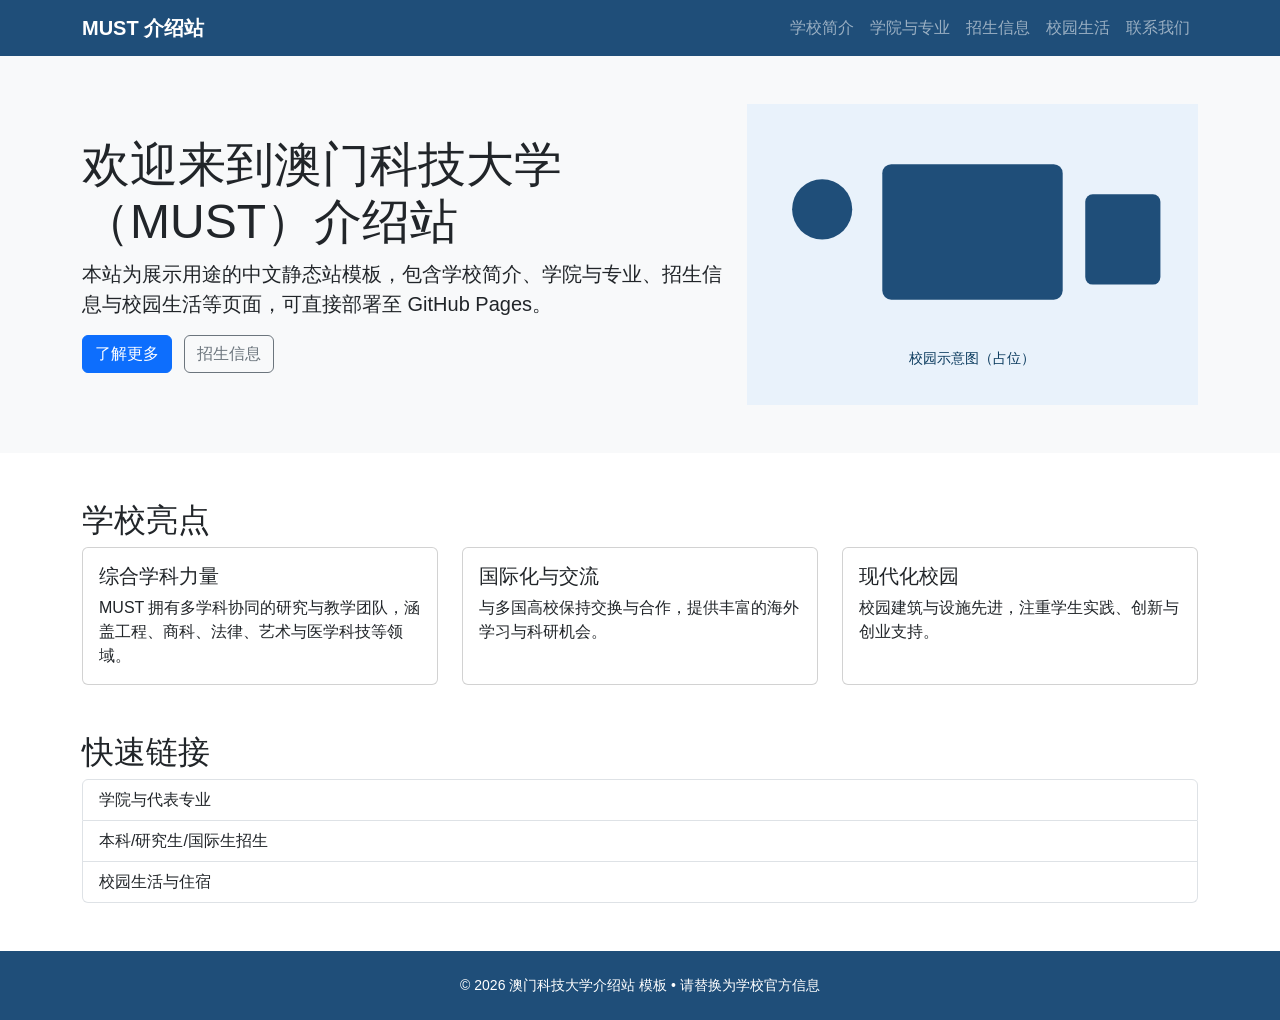
==== index.html @ 59ebb5c7 "Initial static site template (中文)" ====
<!doctype html>
<html lang="zh-Hans">
  <head>
    <meta charset="utf-8">
    <meta name="viewport" content="width=device-width, initial-scale=1">
    <title>澳门科技大学 — 介绍站</title>
    <link href="https://cdn.jsdelivr.net/npm/bootstrap@5.3.2/dist/css/bootstrap.min.css" rel="stylesheet">
    <link rel="stylesheet" href="/assets/css/style.css">
  </head>
  <body>
    <nav class="navbar navbar-expand-lg navbar-dark bg-primary">
      <div class="container">
        <a class="navbar-brand" href="/">MUST 介绍站</a>
        <button class="navbar-toggler" type="button" data-bs-toggle="collapse" data-bs-target="#navmenu">
          <span class="navbar-toggler-icon"></span>
        </button>
        <div class="collapse navbar-collapse" id="navmenu">
          <ul class="navbar-nav ms-auto">
            <li class="nav-item"><a class="nav-link" href="/about.html">学校简介</a></li>
            <li class="nav-item"><a class="nav-link" href="/academics.html">学院与专业</a></li>
            <li class="nav-item"><a class="nav-link" href="/admissions.html">招生信息</a></li>
            <li class="nav-item"><a class="nav-link" href="/life.html">校园生活</a></li>
            <li class="nav-item"><a class="nav-link" href="/contact.html">联系我们</a></li>
          </ul>
        </div>
      </div>
    </nav>

    <header class="bg-light py-5">
      <div class="container">
        <div class="row align-items-center">
          <div class="col-md-7">
            <h1 class="display-5">欢迎来到澳门科技大学（MUST）介绍站</h1>
            <p class="lead">本站为展示用途的中文静态站模板，包含学校简介、学院与专业、招生信息与校园生活等页面，可直接部署至 GitHub Pages。</p>
            <a class="btn btn-primary" href="/about.html">了解更多</a>
            <a class="btn btn-outline-secondary ms-2" href="/admissions.html">招生信息</a>
          </div>
          <div class="col-md-5 text-center">
            <img src="/assets/img/placeholder-campus.svg" alt="校园示意图" class="img-fluid">
          </div>
        </div>
      </div>
    </header>

    <main class="container my-5">
      <section class="mb-5">
        <h2>学校亮点</h2>
        <div class="row">
          <div class="col-md-4">
            <div class="card h-100">
              <div class="card-body">
                <h5 class="card-title">综合学科力量</h5>
                <p class="card-text">MUST 拥有多学科协同的研究与教学团队，涵盖工程、商科、法律、艺术与医学科技等领域。</p>
              </div>
            </div>
          </div>
          <div class="col-md-4">
            <div class="card h-100">
              <div class="card-body">
                <h5 class="card-title">国际化与交流</h5>
                <p class="card-text">与多国高校保持交换与合作，提供丰富的海外学习与科研机会。</p>
              </div>
            </div>
          </div>
          <div class="col-md-4">
            <div class="card h-100">
              <div class="card-body">
                <h5 class="card-title">现代化校园</h5>
                <p class="card-text">校园建筑与设施先进，注重学生实践、创新与创业支持。</p>
              </div>
            </div>
          </div>
        </div>
      </section>

      <section class="mb-5">
        <h2>快速链接</h2>
        <div class="list-group">
          <a class="list-group-item list-group-item-action" href="/academics.html">学院与代表专业</a>
          <a class="list-group-item list-group-item-action" href="/admissions.html">本科/研究生/国际生招生</a>
          <a class="list-group-item list-group-item-action" href="/life.html">校园生活与住宿</a>
        </div>
      </section>
    </main>

    <footer class="bg-primary text-white py-4">
      <div class="container text-center small">
        &copy; 2026 澳门科技大学介绍站 模板 • 请替换为学校官方信息
      </div>
    </footer>

    <script src="https://cdn.jsdelivr.net/npm/bootstrap@5.3.2/dist/js/bootstrap.bundle.min.js"></script>
  </body>
</html>
---- assets/css/style.css ----
/* 自定义样式 */
:root{
  --must-blue: #1f4e79;
}
body{font-family: -apple-system,BlinkMacSystemFont,"Segoe UI",Roboto,"Helvetica Neue",Arial,"Noto Sans",sans-serif;}
.bg-primary{background-color:var(--must-blue) !important}
.navbar-brand{font-weight:600}
footer{background-color:var(--must-blue)}
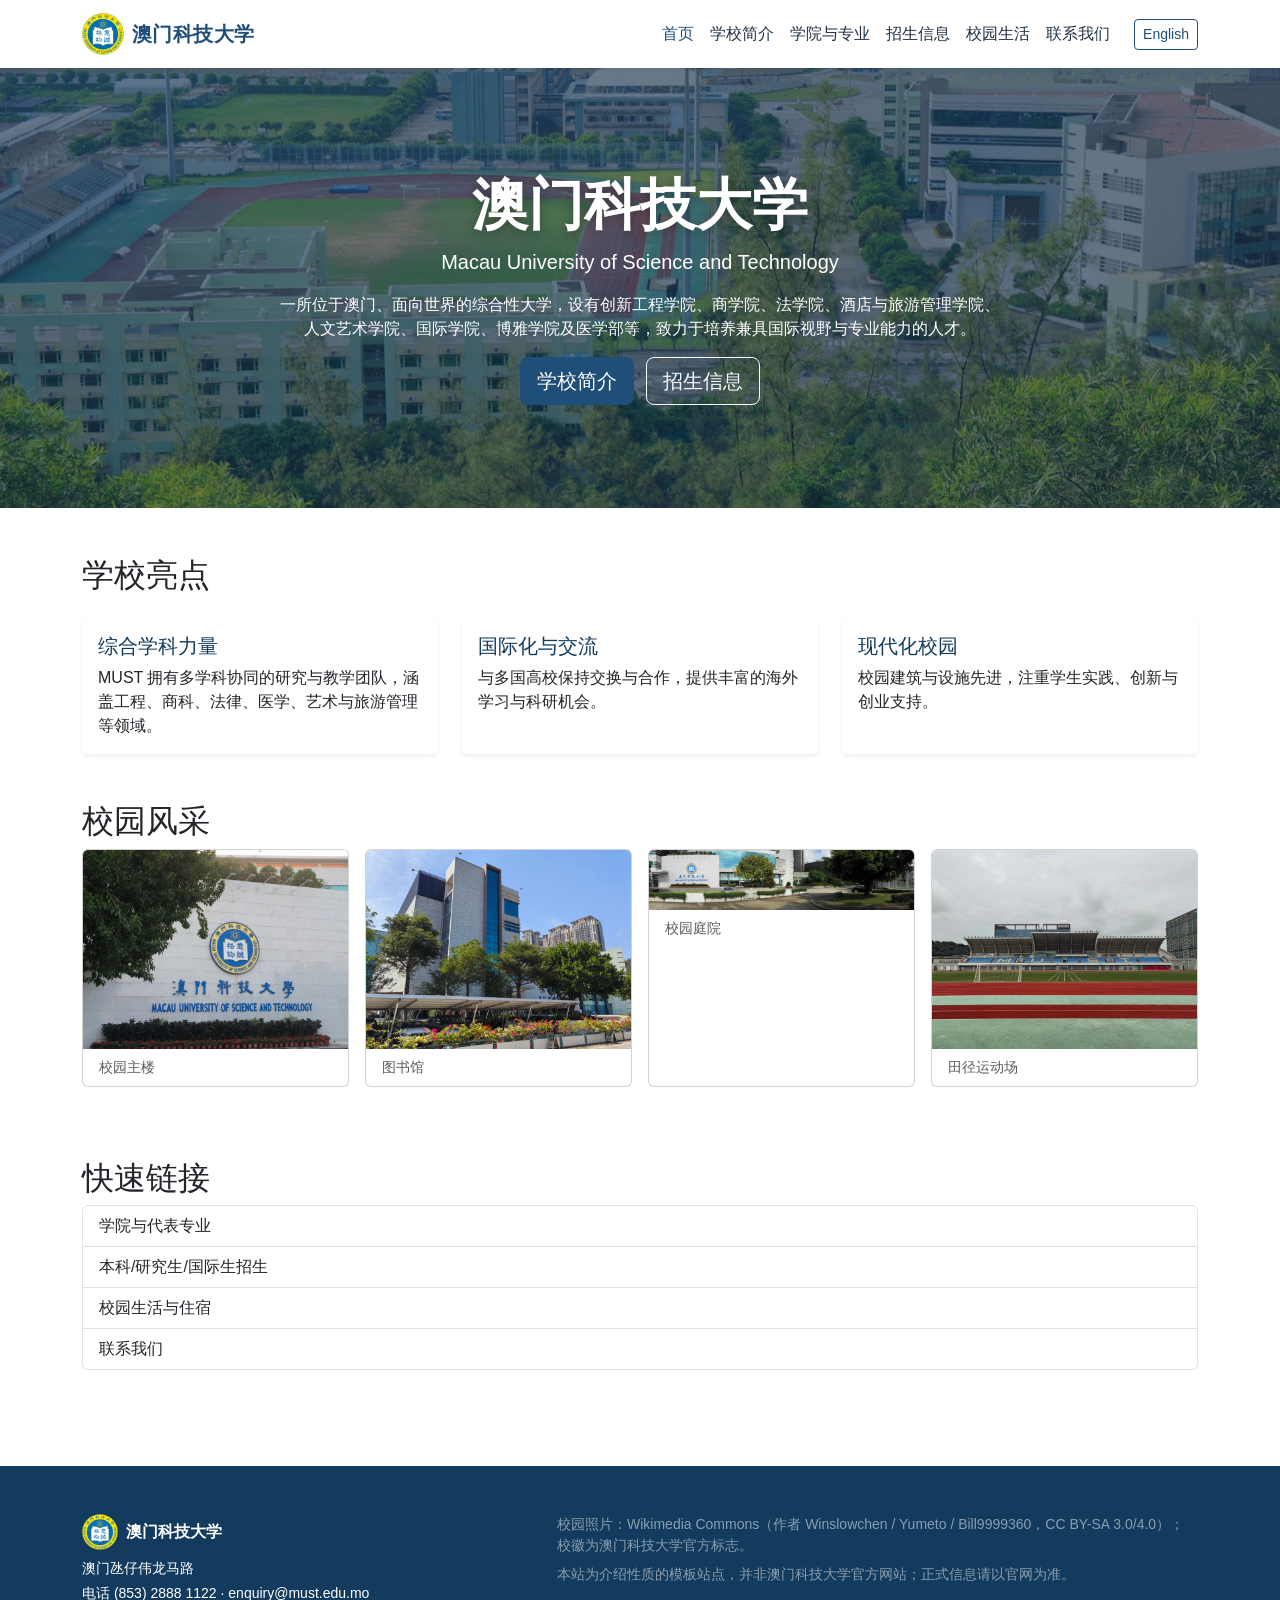
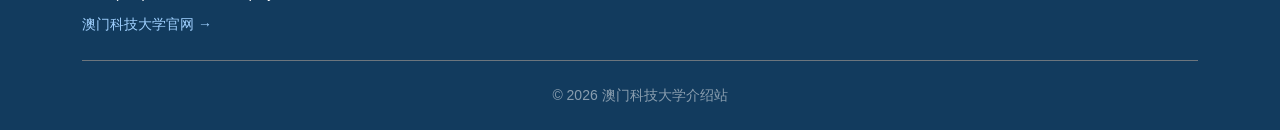
==== commit c8e79e4f: "升级站点：官方校徽、真实校园照片、Formspree 表单、中英双语 - 顶部导航改用澳门科技大学官方校徽 Logo - 用 Wikimedia Commons 真实校园照片替换占位图（含署名） - " ====
--- a/index.html
+++ b/index.html
@@ -6,56 +6,49 @@
     <title>澳门科技大学 — 介绍站</title>
     <link href="https://cdn.jsdelivr.net/npm/bootstrap@5.3.2/dist/css/bootstrap.min.css" rel="stylesheet">
     <link rel="stylesheet" href="/assets/css/style.css">
+    
   </head>
   <body>
-    <nav class="navbar navbar-expand-lg navbar-dark bg-primary">
+    
+    <nav class="navbar navbar-expand-lg navbar-light bg-white shadow-sm sticky-top">
       <div class="container">
-        <a class="navbar-brand" href="/">MUST 介绍站</a>
-        <button class="navbar-toggler" type="button" data-bs-toggle="collapse" data-bs-target="#navmenu">
+        <a class="navbar-brand d-flex align-items-center" href="/">
+          <img src="/assets/img/logo.svg" alt="澳门科技大学 Macau University of Science and Technology" class="navbar-logo me-2">
+          <span class="brand-text">澳门科技大学</span>
+        </a>
+        <button class="navbar-toggler" type="button" data-bs-toggle="collapse" data-bs-target="#navmenu" aria-label="Toggle navigation">
           <span class="navbar-toggler-icon"></span>
         </button>
         <div class="collapse navbar-collapse" id="navmenu">
-          <ul class="navbar-nav ms-auto">
-            <li class="nav-item"><a class="nav-link" href="/about.html">学校简介</a></li>
-            <li class="nav-item"><a class="nav-link" href="/academics.html">学院与专业</a></li>
-            <li class="nav-item"><a class="nav-link" href="/admissions.html">招生信息</a></li>
-            <li class="nav-item"><a class="nav-link" href="/life.html">校园生活</a></li>
-            <li class="nav-item"><a class="nav-link" href="/contact.html">联系我们</a></li>
-          </ul>
+          <ul class="navbar-nav ms-auto align-items-lg-center"><li class="nav-item"><a class="nav-link active" href="/">首页</a></li><li class="nav-item"><a class="nav-link" href="/about.html">学校简介</a></li><li class="nav-item"><a class="nav-link" href="/academics.html">学院与专业</a></li><li class="nav-item"><a class="nav-link" href="/admissions.html">招生信息</a></li><li class="nav-item"><a class="nav-link" href="/life.html">校园生活</a></li><li class="nav-item"><a class="nav-link" href="/contact.html">联系我们</a></li></ul>
+          <a class="btn btn-sm btn-outline-primary ms-lg-3 mt-2 mt-lg-0 lang-toggle" href="/en/">English</a>
         </div>
       </div>
     </nav>
-
-    <header class="bg-light py-5">
-      <div class="container">
-        <div class="row align-items-center">
-          <div class="col-md-7">
-            <h1 class="display-5">欢迎来到澳门科技大学（MUST）介绍站</h1>
-            <p class="lead">本站为展示用途的中文静态站模板，包含学校简介、学院与专业、招生信息与校园生活等页面，可直接部署至 GitHub Pages。</p>
-            <a class="btn btn-primary" href="/about.html">了解更多</a>
-            <a class="btn btn-outline-secondary ms-2" href="/admissions.html">招生信息</a>
-          </div>
-          <div class="col-md-5 text-center">
-            <img src="/assets/img/placeholder-campus.svg" alt="校园示意图" class="img-fluid">
-          </div>
-        </div>
+    
+    <header class="hero d-flex align-items-center" style="background-image:linear-gradient(rgba(15,42,70,.62),rgba(15,42,70,.62)),url('/assets/img/campus-aerial.jpg');">
+      <div class="container text-white text-center py-5">
+        <h1 class="display-4 fw-bold">澳门科技大学</h1>
+        <p class="lead mb-3">Macau University of Science and Technology</p>
+        <p class="mx-auto" style="max-width:720px;">一所位于澳门、面向世界的综合性大学，设有创新工程学院、商学院、法学院、酒店与旅游管理学院、人文艺术学院、国际学院、博雅学院及医学部等，致力于培养兼具国际视野与专业能力的人才。</p>
+        <a class="btn btn-primary btn-lg me-2" href="/about.html">学校简介</a>
+        <a class="btn btn-outline-light btn-lg" href="/admissions.html">招生信息</a>
       </div>
     </header>
-
     <main class="container my-5">
       <section class="mb-5">
-        <h2>学校亮点</h2>
-        <div class="row">
+        <h2 class="mb-4">学校亮点</h2>
+        <div class="row g-4">
           <div class="col-md-4">
-            <div class="card h-100">
+            <div class="card h-100 border-0 shadow-sm">
               <div class="card-body">
                 <h5 class="card-title">综合学科力量</h5>
-                <p class="card-text">MUST 拥有多学科协同的研究与教学团队，涵盖工程、商科、法律、艺术与医学科技等领域。</p>
+                <p class="card-text">MUST 拥有多学科协同的研究与教学团队，涵盖工程、商科、法律、医学、艺术与旅游管理等领域。</p>
               </div>
             </div>
           </div>
           <div class="col-md-4">
-            <div class="card h-100">
+            <div class="card h-100 border-0 shadow-sm">
               <div class="card-body">
                 <h5 class="card-title">国际化与交流</h5>
                 <p class="card-text">与多国高校保持交换与合作，提供丰富的海外学习与科研机会。</p>
@@ -63,7 +56,7 @@
             </div>
           </div>
           <div class="col-md-4">
-            <div class="card h-100">
+            <div class="card h-100 border-0 shadow-sm">
               <div class="card-body">
                 <h5 class="card-title">现代化校园</h5>
                 <p class="card-text">校园建筑与设施先进，注重学生实践、创新与创业支持。</p>
@@ -72,23 +65,44 @@
           </div>
         </div>
       </section>
-
+      
       <section class="mb-5">
+        <h2>校园风采</h2>
+        <div class="row g-3"><div class="col-sm-6 col-lg-3 mb-4"><div class="card h-100"><img src="/assets/img/campus-main.jpg" class="card-img-top" alt="校园主楼"><div class="card-body py-2"><p class="card-text small text-muted mb-0">校园主楼</p></div></div></div><div class="col-sm-6 col-lg-3 mb-4"><div class="card h-100"><img src="/assets/img/campus-library.jpg" class="card-img-top" alt="图书馆"><div class="card-body py-2"><p class="card-text small text-muted mb-0">图书馆</p></div></div></div><div class="col-sm-6 col-lg-3 mb-4"><div class="card h-100"><img src="/assets/img/campus-yard.jpg" class="card-img-top" alt="校园庭院"><div class="card-body py-2"><p class="card-text small text-muted mb-0">校园庭院</p></div></div></div><div class="col-sm-6 col-lg-3 mb-4"><div class="card h-100"><img src="/assets/img/campus-sports.jpg" class="card-img-top" alt="田径运动场"><div class="card-body py-2"><p class="card-text small text-muted mb-0">田径运动场</p></div></div></div></div>
+      </section>
+      <section>
         <h2>快速链接</h2>
         <div class="list-group">
           <a class="list-group-item list-group-item-action" href="/academics.html">学院与代表专业</a>
           <a class="list-group-item list-group-item-action" href="/admissions.html">本科/研究生/国际生招生</a>
           <a class="list-group-item list-group-item-action" href="/life.html">校园生活与住宿</a>
+          <a class="list-group-item list-group-item-action" href="/contact.html">联系我们</a>
         </div>
       </section>
     </main>
-
-    <footer class="bg-primary text-white py-4">
-      <div class="container text-center small">
-        &copy; 2026 澳门科技大学介绍站 模板 • 请替换为学校官方信息
+    
+    <footer class="site-footer text-white pt-5 pb-4 mt-5">
+      <div class="container">
+        <div class="row">
+          <div class="col-md-5 mb-4 mb-md-0">
+            <div class="d-flex align-items-center mb-2">
+              <img src="/assets/img/logo.svg" alt="MUST" class="footer-logo me-2">
+              <span class="fw-semibold">澳门科技大学</span>
+            </div>
+            <p class="small mb-1">澳门氹仔伟龙马路</p>
+            <p class="small mb-2">电话 (853) 2888 1122 · enquiry@must.edu.mo</p>
+            <a class="small" href="https://www.must.edu.mo/" target="_blank" rel="noopener">澳门科技大学官网 →</a>
+          </div>
+          <div class="col-md-7">
+            <p class="small text-white-50 mb-2">校园照片：Wikimedia Commons（作者 Winslowchen / Yumeto / Bill9999360，CC BY-SA 3.0/4.0）；校徽为澳门科技大学官方标志。</p>
+            <p class="small text-white-50 mb-0">本站为介绍性质的模板站点，并非澳门科技大学官方网站；正式信息请以官网为准。</p>
+          </div>
+        </div>
+        <div class="text-center small text-white-50 pt-4 mt-4 border-top border-secondary">
+          © 2026 澳门科技大学介绍站
+        </div>
       </div>
     </footer>
-
     <script src="https://cdn.jsdelivr.net/npm/bootstrap@5.3.2/dist/js/bootstrap.bundle.min.js"></script>
   </body>
-</html>
+</html>
--- a/assets/css/style.css
+++ b/assets/css/style.css
@@ -1,8 +1,53 @@
-/* 自定义样式 */
+/* =========================================================
+   澳门科技大学介绍站 · 自定义样式
+   Macau University of Science and Technology — custom styles
+   ========================================================= */
 :root{
-  --must-blue: #1f4e79;
+  --must-blue:#1f4e79;
+  --must-blue-dark:#123b5e;
+  --must-gold:#e8a100;
 }
-body{font-family: -apple-system,BlinkMacSystemFont,"Segoe UI",Roboto,"Helvetica Neue",Arial,"Noto Sans",sans-serif;}
-.bg-primary{background-color:var(--must-blue) !important}
-.navbar-brand{font-weight:600}
-footer{background-color:var(--must-blue)}
+html,body{height:100%;}
+body{
+  font-family:-apple-system,BlinkMacSystemFont,"Segoe UI",Roboto,"Helvetica Neue",Arial,"Noto Sans SC","PingFang SC","Microsoft YaHei",sans-serif;
+  display:flex;
+  flex-direction:column;
+  min-height:100vh;
+}
+main{flex:1 0 auto;}
+
+/* 品牌 Logo */
+.navbar-logo{height:42px;width:auto;display:block;}
+.brand-text{font-weight:700;color:var(--must-blue);letter-spacing:.02em;}
+.navbar-light .navbar-nav .nav-link{color:#234;font-weight:500;}
+.navbar-light .navbar-nav .nav-link:hover,
+.navbar-light .navbar-nav .nav-link.active{color:var(--must-blue);}
+.lang-toggle{border-color:var(--must-blue);color:var(--must-blue);}
+.lang-toggle:hover{background:var(--must-blue);color:#fff;}
+
+/* Hero 区域 */
+.hero,.page-hero{
+  background-size:cover;
+  background-position:center;
+  background-repeat:no-repeat;
+}
+.hero{min-height:440px;}
+.page-hero{min-height:220px;}
+.hero h1,.page-hero h1{text-shadow:0 2px 12px rgba(0,0,0,.35);}
+
+/* 主色按钮 */
+.btn-primary{background-color:var(--must-blue);border-color:var(--must-blue);}
+.btn-primary:hover,.btn-primary:focus{background-color:var(--must-blue-dark);border-color:var(--must-blue-dark);}
+.btn-outline-primary{color:var(--must-blue);border-color:var(--must-blue);}
+.btn-outline-primary:hover{background:var(--must-blue);border-color:var(--must-blue);}
+
+/* 卡片 */
+.card{transition:transform .15s ease, box-shadow .15s ease;}
+.card:hover{transform:translateY(-3px);}
+.card-title{color:var(--must-blue-dark);}
+
+/* 页脚 */
+.site-footer{background-color:var(--must-blue-dark);}
+.footer-logo{height:36px;width:auto;}
+.site-footer a{color:#9fd0ff;text-decoration:none;}
+.site-footer a:hover{color:#fff;text-decoration:underline;}
